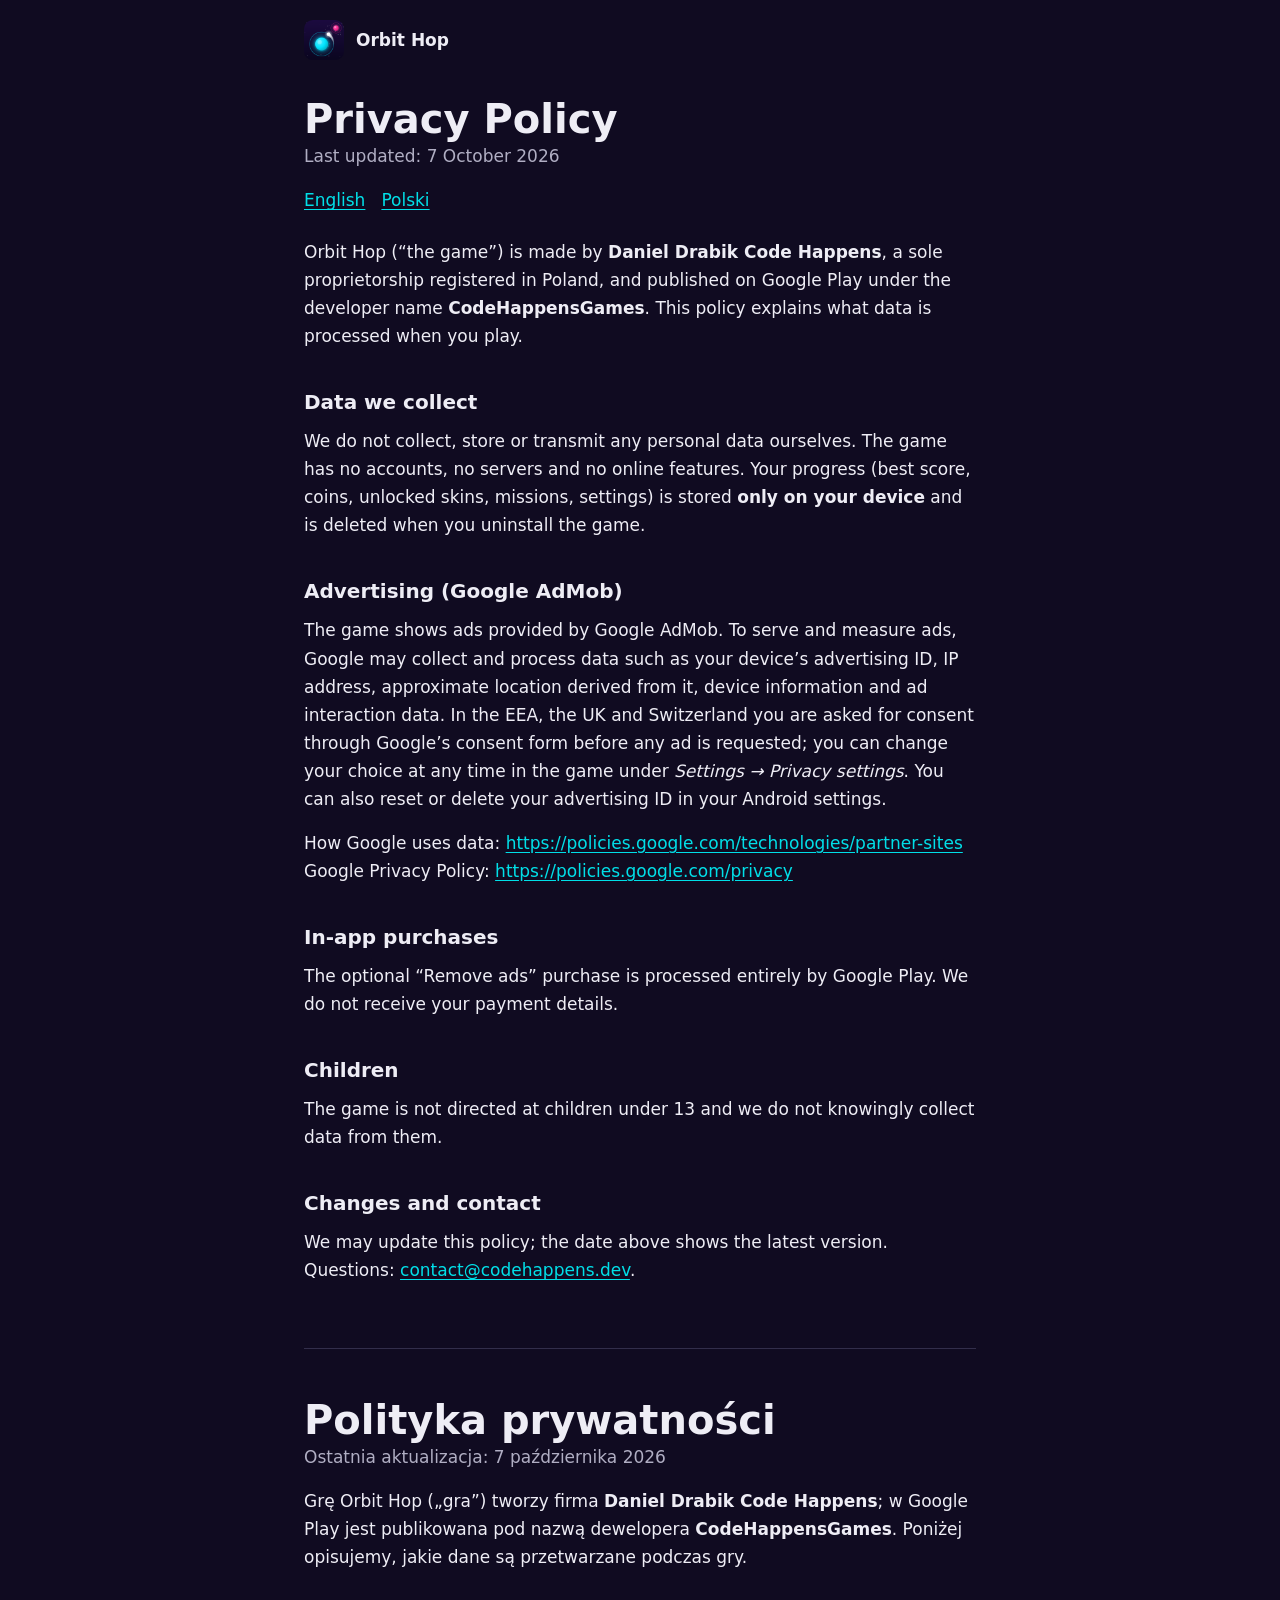
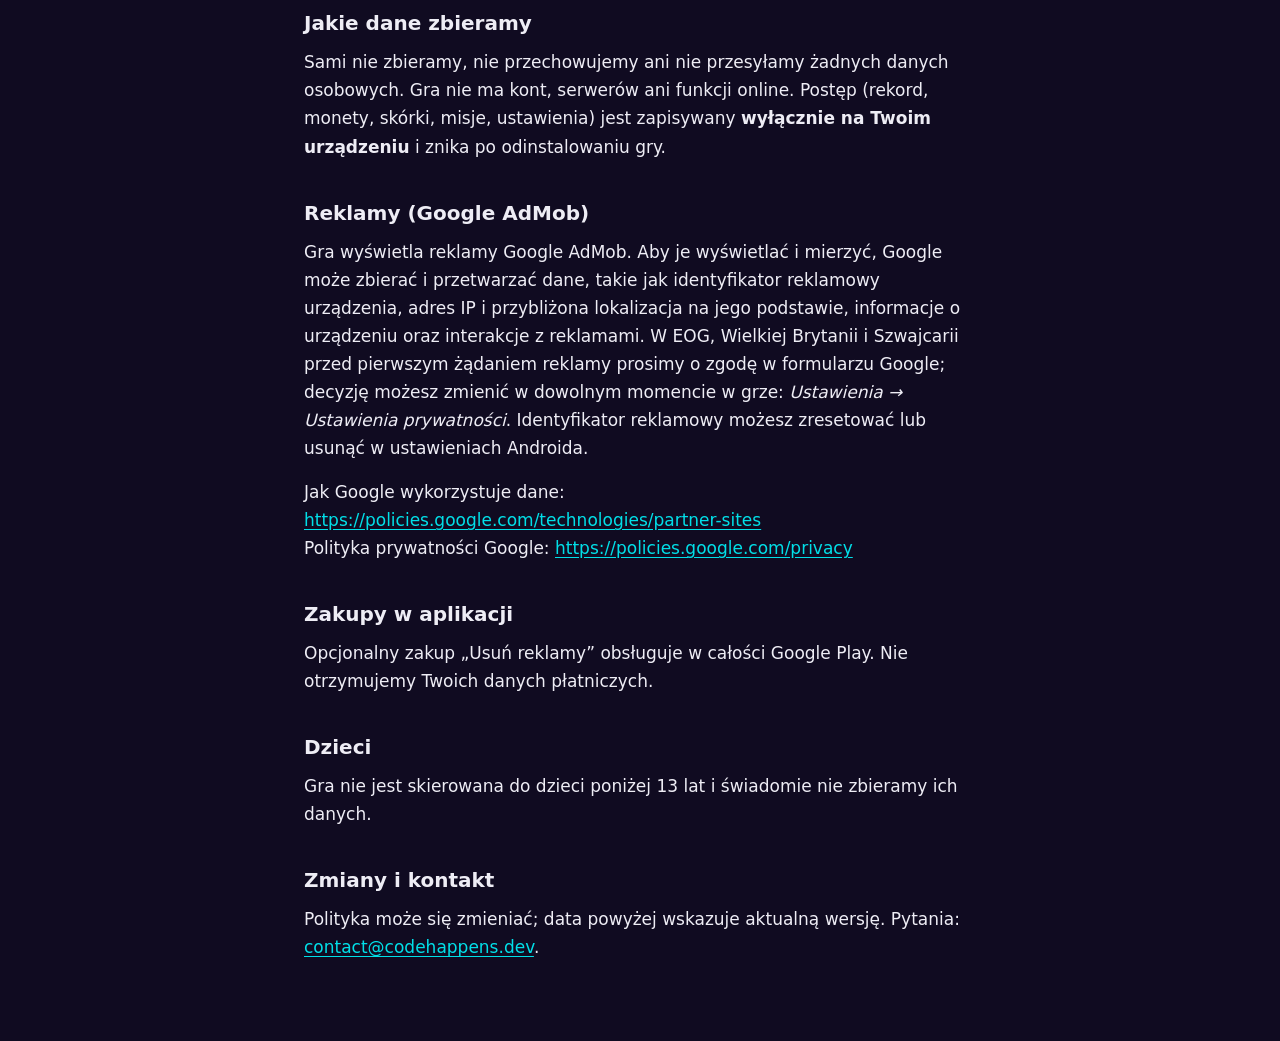
==== privacy-policy.html @ 2de38918 "Strona Orbit Hop: strona główna i polityka prywatności Co-Authored-By: Claude Opus 5.5 <noreply@anth" ====
<!doctype html>
<html lang="en">
<head>
<meta charset="utf-8">
<meta name="viewport" content="width=device-width, initial-scale=1, viewport-fit=cover">
<meta http-equiv="Content-Security-Policy" content="default-src 'self'; img-src 'self' data:; base-uri 'none'; form-action 'none'">
<title>Orbit Hop — Privacy Policy / Polityka prywatności</title>
<meta name="description" content="Privacy policy of Orbit Hop, an arcade game for Android. English and Polish.">
<link rel="canonical" href="https://orbithop.codehappens.dev/privacy-policy.html">
<link rel="icon" href="img/icon-512.png" type="image/png">
<link rel="stylesheet" href="site.css">
</head>
<body>

<header class="wrap top">
  <a class="top__mark" href="/"><img src="img/icon-512.png" alt="" width="512" height="512">Orbit Hop</a>
</header>

<main class="wrap doc">

  <section class="doc__part" id="en">
    <h1 class="doc__title">Privacy Policy</h1>
    <p class="doc__date">Last updated: 7 October 2026</p>
    <nav class="doc__langs" aria-label="Language"><a href="#en">English</a><a href="#pl" lang="pl">Polski</a></nav>

    <p>Orbit Hop (“the game”) is made by <strong>Daniel Drabik Code Happens</strong>, a sole proprietorship registered in Poland, and published on Google Play under the developer name <strong>CodeHappensGames</strong>. This policy explains what data is processed when you play.</p>

    <h2>Data we collect</h2>
    <p>We do not collect, store or transmit any personal data ourselves. The game has no accounts, no servers and no online features. Your progress (best score, coins, unlocked skins, missions, settings) is stored <strong>only on your device</strong> and is deleted when you uninstall the game.</p>

    <h2>Advertising (Google AdMob)</h2>
    <p>The game shows ads provided by Google AdMob. To serve and measure ads, Google may collect and process data such as your device’s advertising ID, IP address, approximate location derived from it, device information and ad interaction data. In the EEA, the UK and Switzerland you are asked for consent through Google’s consent form before any ad is requested; you can change your choice at any time in the game under <em>Settings → Privacy settings</em>. You can also reset or delete your advertising ID in your Android settings.</p>
    <p>How Google uses data: <a href="https://policies.google.com/technologies/partner-sites">https://policies.google.com/technologies/partner-sites</a><br>
    Google Privacy Policy: <a href="https://policies.google.com/privacy">https://policies.google.com/privacy</a></p>

    <h2>In-app purchases</h2>
    <p>The optional “Remove ads” purchase is processed entirely by Google Play. We do not receive your payment details.</p>

    <h2>Children</h2>
    <p>The game is not directed at children under 13 and we do not knowingly collect data from them.</p>

    <h2>Changes and contact</h2>
    <p>We may update this policy; the date above shows the latest version. Questions: <a href="mailto:contact@codehappens.dev">contact@codehappens.dev</a>.</p>
  </section>

  <section class="doc__part" id="pl" lang="pl">
    <h1 class="doc__title">Polityka prywatności</h1>
    <p class="doc__date">Ostatnia aktualizacja: 7 października 2026</p>

    <p>Grę Orbit Hop („gra”) tworzy firma <strong>Daniel Drabik Code Happens</strong>; w Google Play jest publikowana pod nazwą dewelopera <strong>CodeHappensGames</strong>. Poniżej opisujemy, jakie dane są przetwarzane podczas gry.</p>

    <h2>Jakie dane zbieramy</h2>
    <p>Sami nie zbieramy, nie przechowujemy ani nie przesyłamy żadnych danych osobowych. Gra nie ma kont, serwerów ani funkcji online. Postęp (rekord, monety, skórki, misje, ustawienia) jest zapisywany <strong>wyłącznie na Twoim urządzeniu</strong> i znika po odinstalowaniu gry.</p>

    <h2>Reklamy (Google AdMob)</h2>
    <p>Gra wyświetla reklamy Google AdMob. Aby je wyświetlać i mierzyć, Google może zbierać i przetwarzać dane, takie jak identyfikator reklamowy urządzenia, adres IP i przybliżona lokalizacja na jego podstawie, informacje o urządzeniu oraz interakcje z reklamami. W EOG, Wielkiej Brytanii i Szwajcarii przed pierwszym żądaniem reklamy prosimy o zgodę w formularzu Google; decyzję możesz zmienić w dowolnym momencie w grze: <em>Ustawienia → Ustawienia prywatności</em>. Identyfikator reklamowy możesz zresetować lub usunąć w ustawieniach Androida.</p>
    <p>Jak Google wykorzystuje dane: <a href="https://policies.google.com/technologies/partner-sites">https://policies.google.com/technologies/partner-sites</a><br>
    Polityka prywatności Google: <a href="https://policies.google.com/privacy">https://policies.google.com/privacy</a></p>

    <h2>Zakupy w aplikacji</h2>
    <p>Opcjonalny zakup „Usuń reklamy” obsługuje w całości Google Play. Nie otrzymujemy Twoich danych płatniczych.</p>

    <h2>Dzieci</h2>
    <p>Gra nie jest skierowana do dzieci poniżej 13 lat i świadomie nie zbieramy ich danych.</p>

    <h2>Zmiany i kontakt</h2>
    <p>Polityka może się zmieniać; data powyżej wskazuje aktualną wersję. Pytania: <a href="mailto:contact@codehappens.dev">contact@codehappens.dev</a>.</p>
  </section>

</main>

</body>
</html>
---- site.css ----
/* orbithop.codehappens.dev — bez fontów i skryptów z zewnątrz (CSP default-src 'self'). */
:root {
  --color-paper:  oklch(17% 0.045 290);
  --color-rule:   oklch(32% 0.05 290);
  --color-ink:    oklch(95% 0.01 290);
  --color-muted:  oklch(76% 0.03 290);
  --color-accent: oklch(82% 0.14 200);
  --font-body: ui-sans-serif, system-ui, "Segoe UI", Roboto, sans-serif;
  --read-max: 44rem;
}
* { box-sizing: border-box; }
html { color-scheme: dark; }
body { margin: 0; background: var(--color-paper); color: var(--color-ink);
       font: 1.0625rem/1.65 var(--font-body); }
a { color: var(--color-accent); text-underline-offset: 0.15em; overflow-wrap: anywhere; }
a:focus-visible { outline: 2px solid var(--color-accent); outline-offset: 3px; border-radius: 4px; }
.wrap { max-width: var(--read-max); margin: 0 auto; padding: 0 1rem; }

.top { display: flex; align-items: center; justify-content: space-between; gap: 1rem; padding-block: 1.25rem; }
.top__mark { display: inline-flex; align-items: center; gap: 0.75rem; color: var(--color-ink);
             font-weight: 700; text-decoration: none; }
.top__mark img { width: 2.5rem; height: 2.5rem; border-radius: 22%; }

.hero { padding-block: 3rem 4rem; text-align: center; }
.hero img { width: 9rem; height: 9rem; border-radius: 22%; }
.hero h1 { font-size: clamp(2.25rem, 8vw, 3.5rem); line-height: 1.1; margin: 1.5rem 0 0.75rem; }
.hero p { color: var(--color-muted); margin: 0 auto 1.5rem; max-width: 30rem; }

.doc { padding-bottom: 4rem; }
.doc__part + .doc__part { margin-top: 4rem; padding-top: 2rem; border-top: 1px solid var(--color-rule); }
.doc__title { font-size: clamp(1.75rem, 6vw, 2.5rem); line-height: 1.15; margin: 1rem 0 0; }
.doc__date { color: var(--color-muted); margin: 0.25rem 0 1rem; }
.doc__langs { display: flex; gap: 1rem; margin-bottom: 1.5rem; }
.doc h2 { font-size: 1.25rem; margin: 2.25rem 0 0.5rem; }
.doc p { margin: 0 0 1rem; }
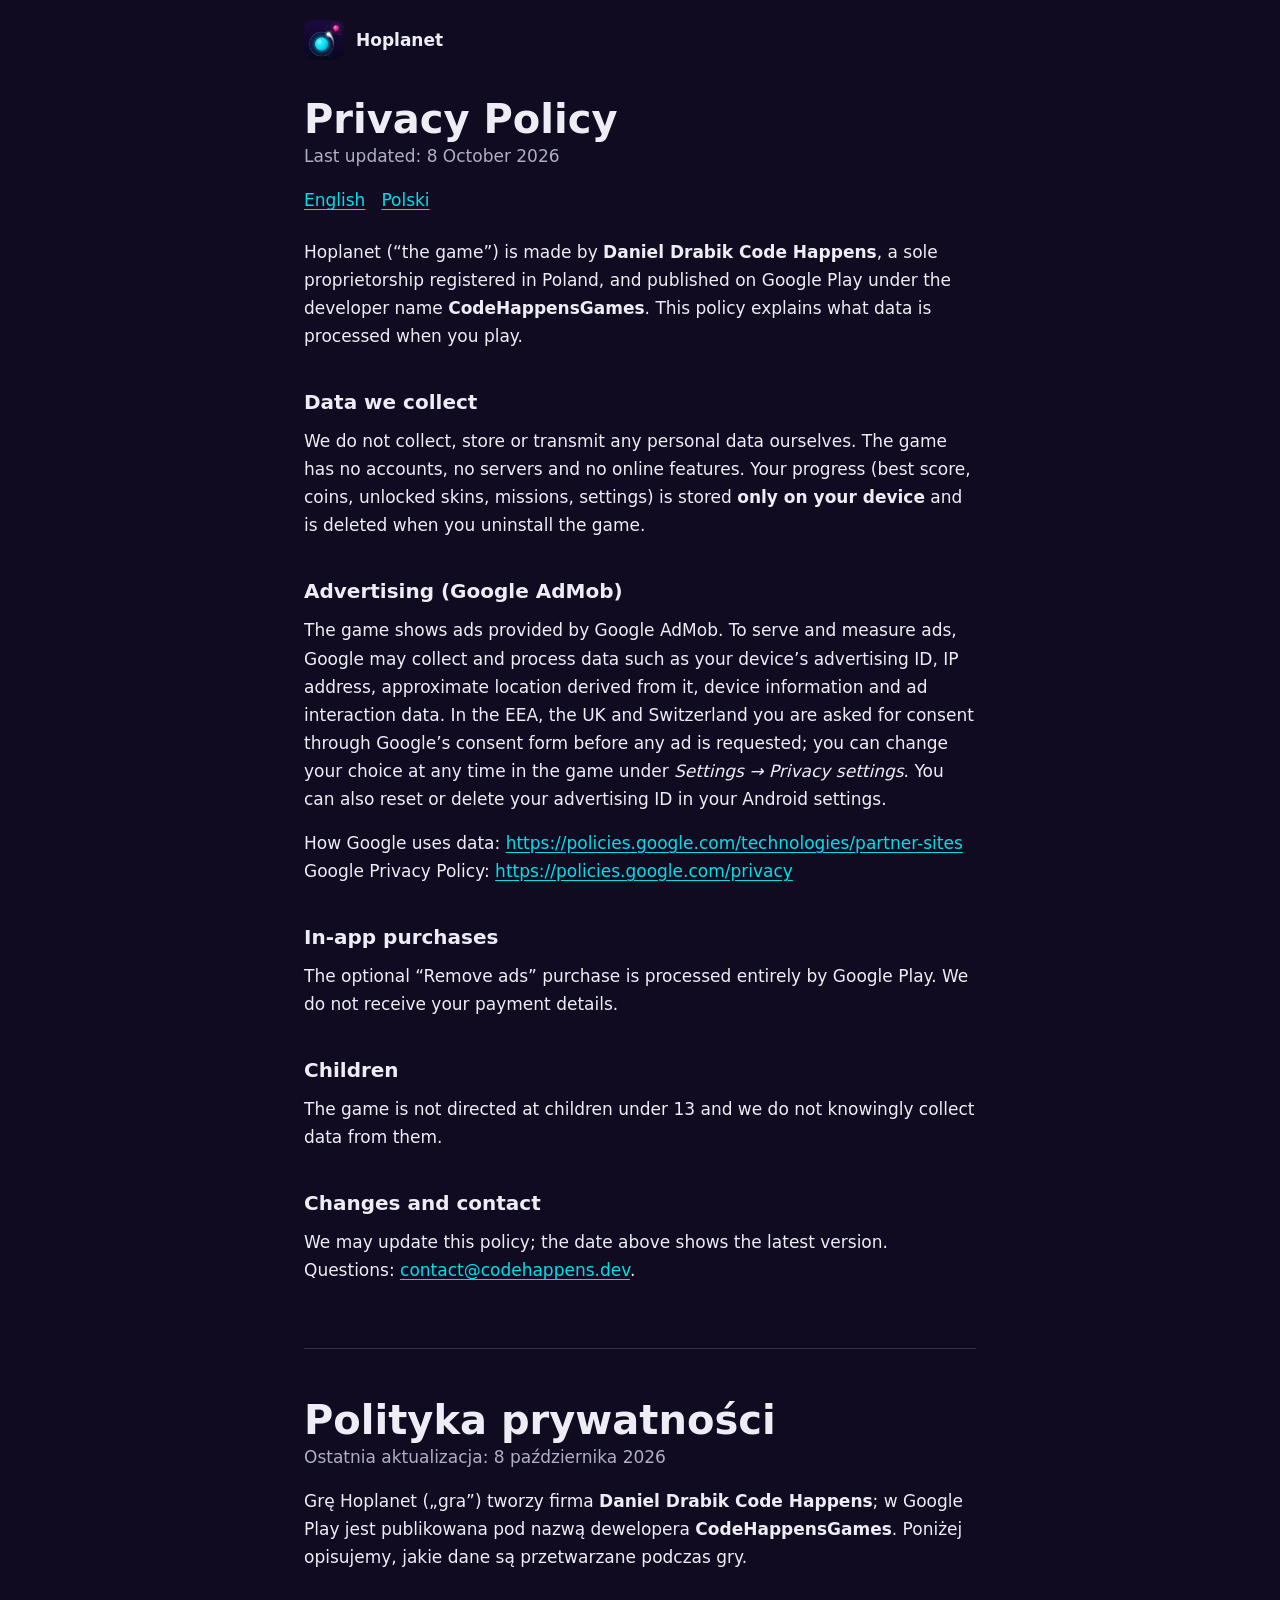
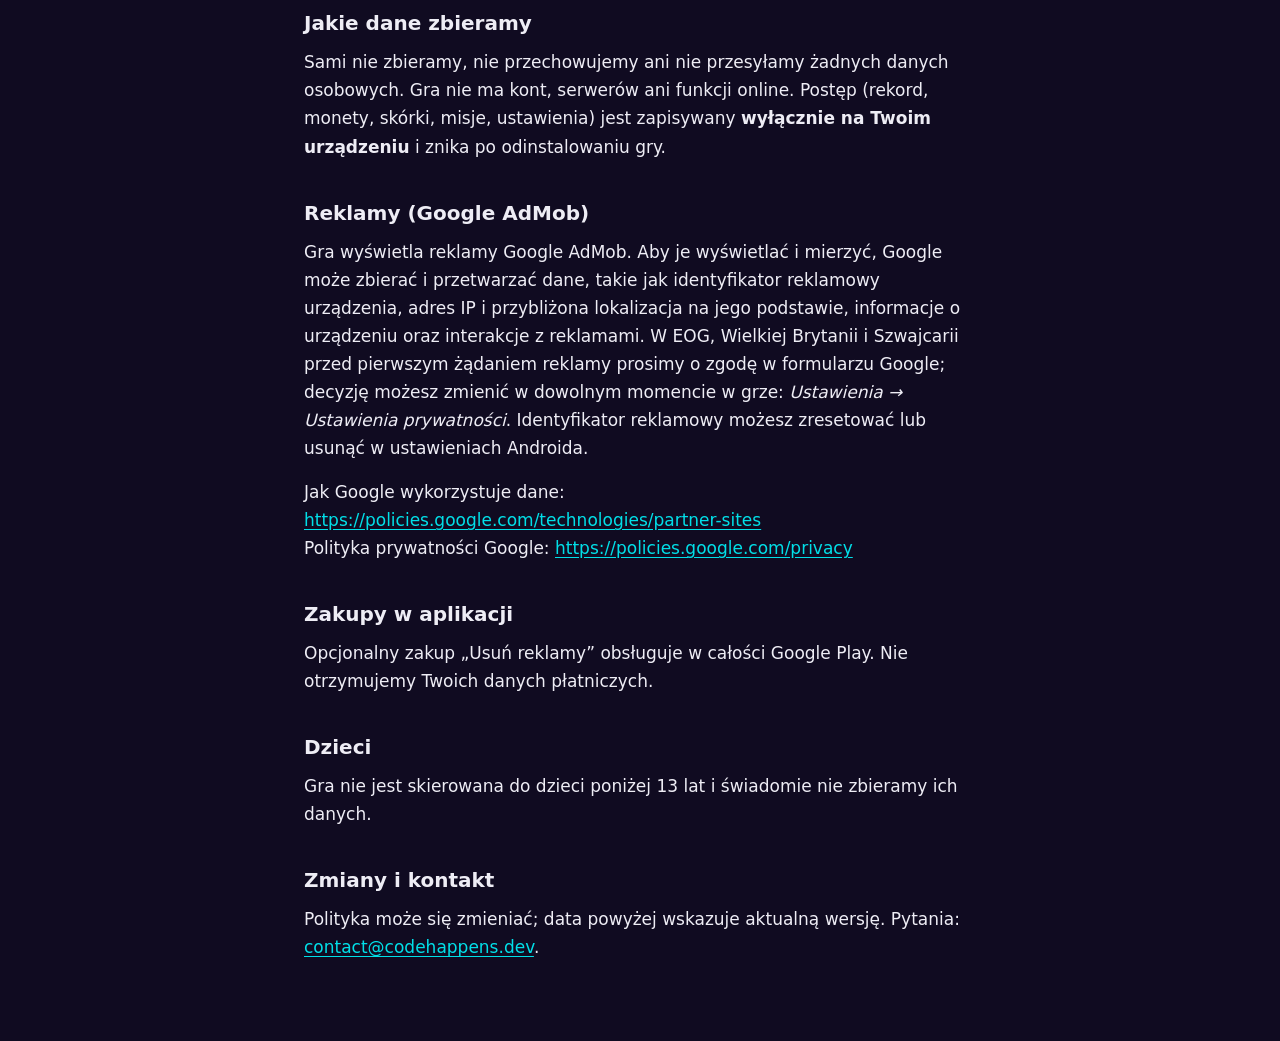
==== commit 39a89f8e: "Zmiana nazwy gry na Hoplanet, domena hoplanet.codehappens.dev Co-Authored-By: Claude Opus 5.5 <norep" ====
--- a/privacy-policy.html
+++ b/privacy-policy.html
@@ -4,26 +4,26 @@
 <meta charset="utf-8">
 <meta name="viewport" content="width=device-width, initial-scale=1, viewport-fit=cover">
 <meta http-equiv="Content-Security-Policy" content="default-src 'self'; img-src 'self' data:; base-uri 'none'; form-action 'none'">
-<title>Orbit Hop — Privacy Policy / Polityka prywatności</title>
-<meta name="description" content="Privacy policy of Orbit Hop, an arcade game for Android. English and Polish.">
-<link rel="canonical" href="https://orbithop.codehappens.dev/privacy-policy.html">
+<title>Hoplanet — Privacy Policy / Polityka prywatności</title>
+<meta name="description" content="Privacy policy of Hoplanet, an arcade game for Android. English and Polish.">
+<link rel="canonical" href="https://hoplanet.codehappens.dev/privacy-policy.html">
 <link rel="icon" href="img/icon-512.png" type="image/png">
 <link rel="stylesheet" href="site.css">
 </head>
 <body>
 
 <header class="wrap top">
-  <a class="top__mark" href="/"><img src="img/icon-512.png" alt="" width="512" height="512">Orbit Hop</a>
+  <a class="top__mark" href="/"><img src="img/icon-512.png" alt="" width="512" height="512">Hoplanet</a>
 </header>
 
 <main class="wrap doc">
 
   <section class="doc__part" id="en">
     <h1 class="doc__title">Privacy Policy</h1>
-    <p class="doc__date">Last updated: 7 October 2026</p>
+    <p class="doc__date">Last updated: 8 October 2026</p>
     <nav class="doc__langs" aria-label="Language"><a href="#en">English</a><a href="#pl" lang="pl">Polski</a></nav>
 
-    <p>Orbit Hop (“the game”) is made by <strong>Daniel Drabik Code Happens</strong>, a sole proprietorship registered in Poland, and published on Google Play under the developer name <strong>CodeHappensGames</strong>. This policy explains what data is processed when you play.</p>
+    <p>Hoplanet (“the game”) is made by <strong>Daniel Drabik Code Happens</strong>, a sole proprietorship registered in Poland, and published on Google Play under the developer name <strong>CodeHappensGames</strong>. This policy explains what data is processed when you play.</p>
 
     <h2>Data we collect</h2>
     <p>We do not collect, store or transmit any personal data ourselves. The game has no accounts, no servers and no online features. Your progress (best score, coins, unlocked skins, missions, settings) is stored <strong>only on your device</strong> and is deleted when you uninstall the game.</p>
@@ -45,9 +45,9 @@
 
   <section class="doc__part" id="pl" lang="pl">
     <h1 class="doc__title">Polityka prywatności</h1>
-    <p class="doc__date">Ostatnia aktualizacja: 7 października 2026</p>
+    <p class="doc__date">Ostatnia aktualizacja: 8 października 2026</p>
 
-    <p>Grę Orbit Hop („gra”) tworzy firma <strong>Daniel Drabik Code Happens</strong>; w Google Play jest publikowana pod nazwą dewelopera <strong>CodeHappensGames</strong>. Poniżej opisujemy, jakie dane są przetwarzane podczas gry.</p>
+    <p>Grę Hoplanet („gra”) tworzy firma <strong>Daniel Drabik Code Happens</strong>; w Google Play jest publikowana pod nazwą dewelopera <strong>CodeHappensGames</strong>. Poniżej opisujemy, jakie dane są przetwarzane podczas gry.</p>
 
     <h2>Jakie dane zbieramy</h2>
     <p>Sami nie zbieramy, nie przechowujemy ani nie przesyłamy żadnych danych osobowych. Gra nie ma kont, serwerów ani funkcji online. Postęp (rekord, monety, skórki, misje, ustawienia) jest zapisywany <strong>wyłącznie na Twoim urządzeniu</strong> i znika po odinstalowaniu gry.</p>
--- a/site.css
+++ b/site.css
@@ -1,4 +1,4 @@
-/* orbithop.codehappens.dev — bez fontów i skryptów z zewnątrz (CSP default-src 'self'). */
+/* hoplanet.codehappens.dev — bez fontów i skryptów z zewnątrz (CSP default-src 'self'). */
 :root {
   --color-paper:  oklch(17% 0.045 290);
   --color-rule:   oklch(32% 0.05 290);
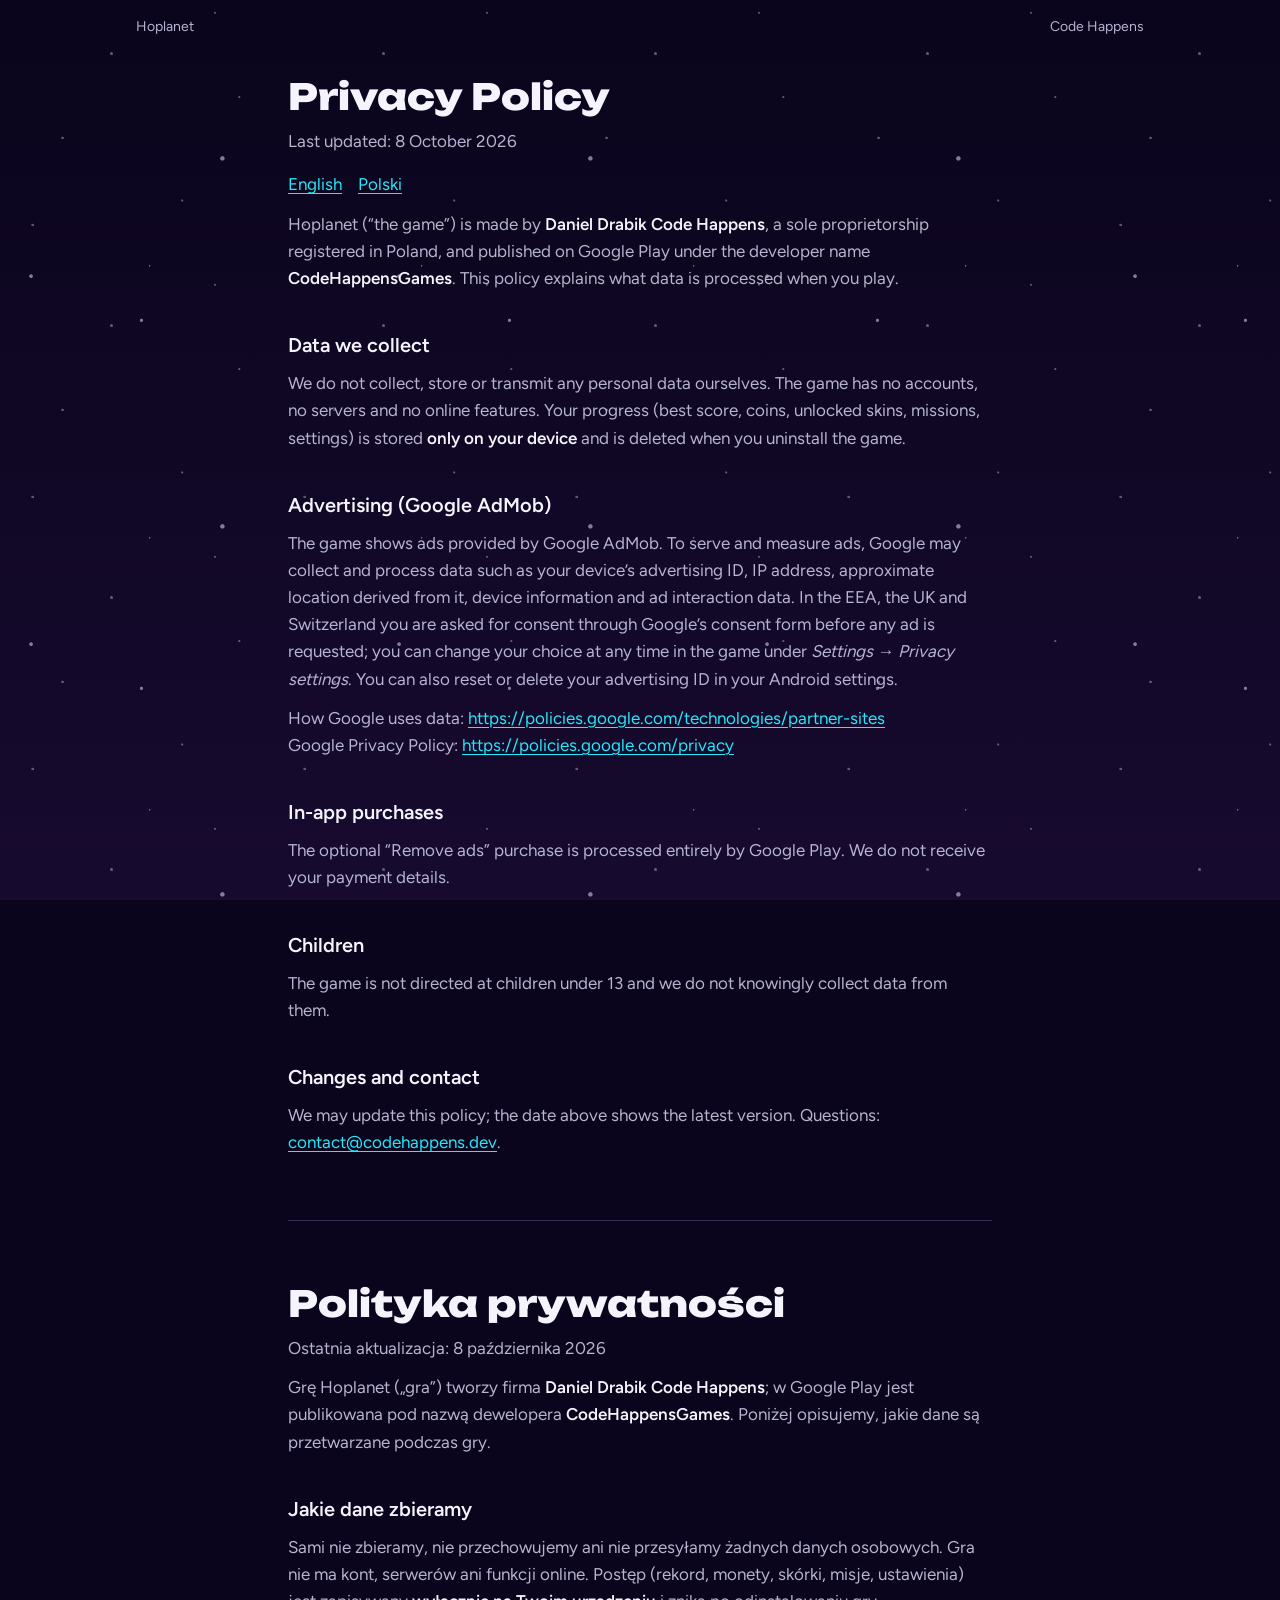
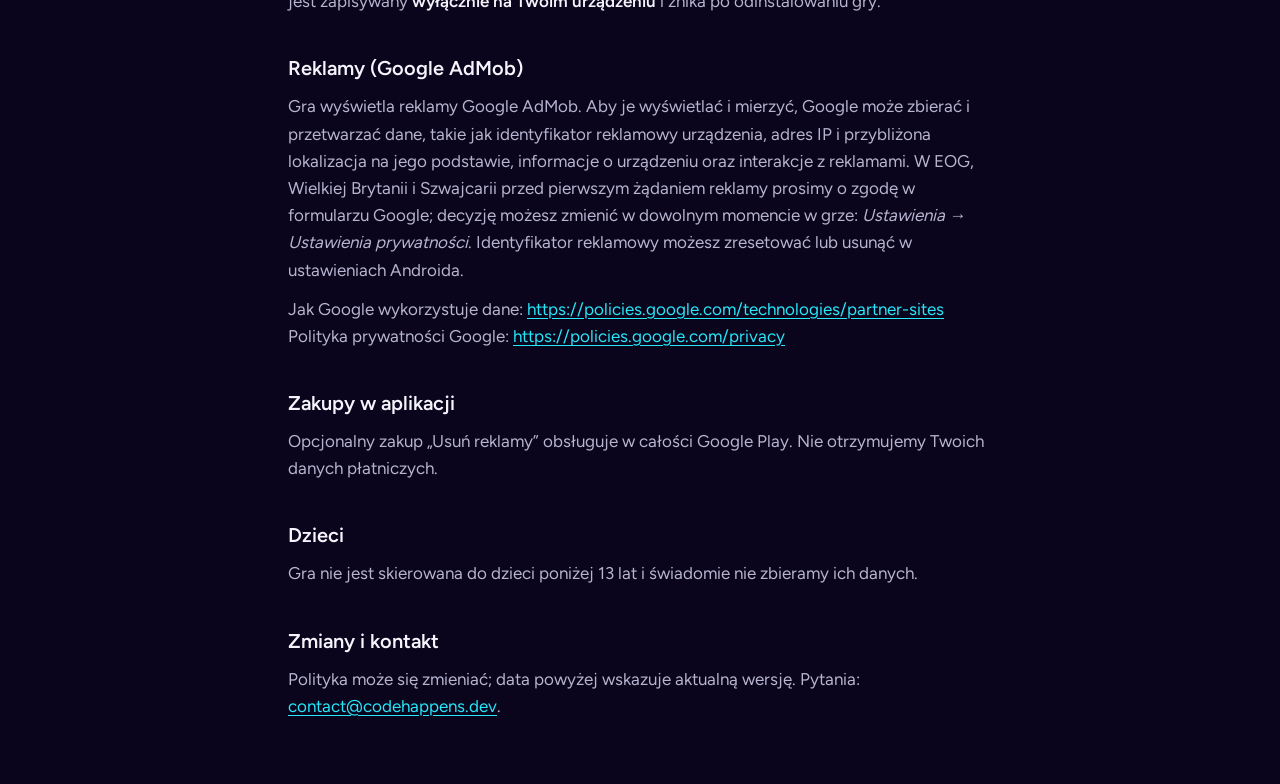
==== commit 4f67e526: "Nowy wygląd strony Hoplanet Scena z gry z kulką krążącą w pętli, kroki rozgrywki, zrzuty ekranu, lis" ====
--- a/privacy-policy.html
+++ b/privacy-policy.html
@@ -13,7 +13,8 @@
 <body>
 
 <header class="wrap top">
-  <a class="top__mark" href="/"><img src="img/icon-512.png" alt="" width="512" height="512">Hoplanet</a>
+  <a href="/">Hoplanet</a>
+  <a href="https://codehappens.dev/games/">Code Happens</a>
 </header>
 
 <main class="wrap doc">
--- a/site.css
+++ b/site.css
@@ -1,35 +1,155 @@
-/* hoplanet.codehappens.dev — bez fontów i skryptów z zewnątrz (CSP default-src 'self'). */
-:root {
-  --color-paper:  oklch(17% 0.045 290);
-  --color-rule:   oklch(32% 0.05 290);
-  --color-ink:    oklch(95% 0.01 290);
-  --color-muted:  oklch(76% 0.03 290);
-  --color-accent: oklch(82% 0.14 200);
-  --font-body: ui-sans-serif, system-ui, "Segoe UI", Roboto, sans-serif;
-  --read-max: 44rem;
+/* Hallmark · route: custom (bespoke) · structure: orbit-loop hero, steps beside one screenshot, screenshot strip, plain feature list · idea: "the game's own loop plays behind the title"
+ * paper: oklch(14% 0.05 290) · accent: oklch(85% 0.14 205) + oklch(65% 0.25 355) · display: Unbounded · body: Figtree
+ * axes: dark / display-heavy wide / cool · studied: no
+ * pre-emit critique: P5 H4 E4 S5 R4 V5
+ */
+@import url("fonts/fonts.css");
+@import url("tokens.css");
+
+*, *::before, *::after { box-sizing: border-box; }
+html, body { overflow-x: clip; }
+body {
+  margin: 0; color: var(--color-ink); font: 400 var(--text-base)/1.6 var(--font-body);
+  background: linear-gradient(var(--color-paper), var(--color-paper-2)) fixed var(--color-paper);
 }
-* { box-sizing: border-box; }
-html { color-scheme: dark; }
-body { margin: 0; background: var(--color-paper); color: var(--color-ink);
-       font: 1.0625rem/1.65 var(--font-body); }
-a { color: var(--color-accent); text-underline-offset: 0.15em; overflow-wrap: anywhere; }
-a:focus-visible { outline: 2px solid var(--color-accent); outline-offset: 3px; border-radius: 4px; }
-.wrap { max-width: var(--read-max); margin: 0 auto; padding: 0 1rem; }
+a { color: var(--color-cyan); text-underline-offset: 0.18em; }
+a:focus-visible { outline: 3px solid var(--color-cyan); outline-offset: 4px; border-radius: 4px; }
+h1, h2, h3 { font-family: var(--font-display); font-style: normal; font-weight: 800; line-height: 1.05; margin: 0; text-wrap: balance; }
+p { margin: 0; }
+img { max-width: 100%; height: auto; display: block; }
 
-.top { display: flex; align-items: center; justify-content: space-between; gap: 1rem; padding-block: 1.25rem; }
-.top__mark { display: inline-flex; align-items: center; gap: 0.75rem; color: var(--color-ink);
-             font-weight: 700; text-decoration: none; }
-.top__mark img { width: 2.5rem; height: 2.5rem; border-radius: 22%; }
+/* Two layers of stars sliding down, as when the camera climbs in the game. */
+body::before, body::after { content: ""; position: fixed; inset: -23rem 0 0 0; z-index: -1; pointer-events: none; }
+body::before {
+  background-image:
+    radial-gradient(circle at 12% 18%, var(--color-star) 0 1px,   var(--color-clear) 1.6px),
+    radial-gradient(circle at 67% 9%,  var(--color-star) 0 0.8px, var(--color-clear) 1.4px),
+    radial-gradient(circle at 41% 55%, var(--color-star) 0 1.2px, var(--color-clear) 1.8px),
+    radial-gradient(circle at 88% 71%, var(--color-star) 0 0.8px, var(--color-clear) 1.4px),
+    radial-gradient(circle at 23% 86%, var(--color-star) 0 1px,   var(--color-clear) 1.6px),
+    radial-gradient(circle at 55% 33%, var(--color-star) 0 0.7px, var(--color-clear) 1.2px),
+    radial-gradient(circle at 79% 40%, var(--color-star) 0 0.7px, var(--color-clear) 1.2px);
+  background-size: 17rem 17rem; opacity: 0.4;
+  animation: fall-a 80s linear infinite;
+}
+body::after {
+  background-image:
+    radial-gradient(circle at 30% 30%, var(--color-star) 0 1.8px, var(--color-clear) 2.6px),
+    radial-gradient(circle at 78% 62%, var(--color-star) 0 1.4px, var(--color-clear) 2.2px),
+    radial-gradient(circle at 8% 74%,  var(--color-star) 0 1.2px, var(--color-clear) 2px);
+  background-size: 23rem 23rem; background-position: 7rem 3rem; opacity: 0.6;
+  animation: fall-b 46s linear infinite;
+}
 
-.hero { padding-block: 3rem 4rem; text-align: center; }
-.hero img { width: 9rem; height: 9rem; border-radius: 22%; }
-.hero h1 { font-size: clamp(2.25rem, 8vw, 3.5rem); line-height: 1.1; margin: 1.5rem 0 0.75rem; }
-.hero p { color: var(--color-muted); margin: 0 auto 1.5rem; max-width: 30rem; }
+.wrap { width: 100%; max-width: var(--page-max); margin-inline: auto; padding-inline: var(--page-gutter); }
 
-.doc { padding-bottom: 4rem; }
-.doc__part + .doc__part { margin-top: 4rem; padding-top: 2rem; border-top: 1px solid var(--color-rule); }
-.doc__title { font-size: clamp(1.75rem, 6vw, 2.5rem); line-height: 1.15; margin: 1rem 0 0; }
-.doc__date { color: var(--color-muted); margin: 0.25rem 0 1rem; }
-.doc__langs { display: flex; gap: 1rem; margin-bottom: 1.5rem; }
-.doc h2 { font-size: 1.25rem; margin: 2.25rem 0 0.5rem; }
-.doc p { margin: 0 0 1rem; }
+.top { display: flex; justify-content: space-between; gap: var(--space-md); padding-block: var(--space-md); font-size: var(--text-sm); }
+.top a { color: var(--color-muted); text-decoration: none; white-space: nowrap; }
+.top a:hover { color: var(--color-ink); }
+
+/* ---------- Hero: the game's loop behind the title ---------- */
+
+.hero { display: grid; grid-template-columns: minmax(0, 1fr); align-items: center; gap: var(--space-lg); padding-block: var(--space-md) var(--space-2xl); }
+.scene { width: 100%; max-width: 34rem; max-height: 62svh; margin-inline: auto; overflow: visible; }
+.hero__title { font-size: var(--text-display); text-transform: uppercase; letter-spacing: 0.04em; overflow-wrap: anywhere; min-width: 0; }
+.hero__line { margin-top: var(--space-md); font-size: var(--text-lg); line-height: 1.25; font-weight: 600; max-width: 22ch; }
+.hero__meta { margin-top: var(--space-lg); display: flex; flex-wrap: wrap; align-items: center; gap: var(--space-sm) var(--space-md); color: var(--color-muted); }
+.state { padding: 0.3rem 0.8rem; border: 1px solid var(--color-cyan); border-radius: 999px; color: var(--color-cyan); font-size: var(--text-sm); font-weight: 600; white-space: nowrap; }
+@media (min-width: 56rem) {
+  .hero { grid-template-columns: minmax(0, 1fr) minmax(0, 1.05fr); padding-block: var(--space-xl) var(--space-3xl); }
+  .hero__copy { order: -1; }
+  .hero__title { font-size: clamp(2.5rem, 4.4vw, 3.75rem); }
+  .scene { max-height: 72svh; }
+}
+
+.scene .halo--cyan  { fill: url(#halo-cyan); }
+.scene .halo--pink  { fill: url(#halo-pink); }
+.scene .halo--amber { fill: url(#halo-amber); }
+.scene .ring { fill: none; stroke-width: 2; opacity: 0.55; }
+.scene .ring--cyan  { stroke: var(--color-cyan); }
+.scene .ring--pink  { stroke: var(--color-pink); }
+.scene .ring--amber { stroke: var(--color-amber); opacity: 0.35; }
+.scene .planet--cyan  { fill: var(--color-cyan); }
+.scene .planet--pink  { fill: var(--color-pink); }
+.scene .planet--amber { fill: var(--color-amber); opacity: 0.8; }
+.scene .shine { fill: var(--color-ink); opacity: 0.22; }
+.scene .coin { fill: var(--color-gold); animation: var(--loop) linear infinite; }
+.scene .coin--1 { animation-name: coin-1; }
+.scene .coin--2 { animation-name: coin-2; }
+.scene .coin--3 { animation-name: coin-3; }
+.scene .ball, .scene .tail {
+  fill: var(--color-ink);
+  offset-path: path("M176.5 319.0 A92 92 0 1 0 280.3 427.5 L329.7 172.5 A92 92 0 1 1 433.5 281.0 Z");
+  offset-rotate: 0deg;
+  animation: travel var(--loop) linear infinite;
+  animation-delay: calc(var(--loop) * -1 + var(--lag, 0s));
+}
+.scene .tail { opacity: var(--fade); }
+.stop--cyan  { stop-color: var(--color-cyan); }
+.stop--pink  { stop-color: var(--color-pink); }
+.stop--amber { stop-color: var(--color-amber); }
+
+/* ---------- How it plays ---------- */
+
+.block { padding-block: var(--space-2xl); }
+.block__title { font-size: var(--text-lg); letter-spacing: 0.01em; }
+
+.play { display: grid; grid-template-columns: minmax(0, 1fr); gap: var(--space-xl); align-items: start; }
+.steps { margin: var(--space-lg) 0 0; padding: 0 0 0 1.4em; max-width: var(--read-max); display: grid; gap: var(--space-lg); }
+.steps li::marker { color: var(--color-muted); font-weight: 600; }
+.steps h3 { font-size: var(--text-md); color: var(--color-cyan); }
+.steps p { margin-top: var(--space-xs); color: var(--color-muted); }
+.play__more { margin-top: var(--space-lg); max-width: var(--read-max); }
+.shot { margin: 0; }
+.shot img { border-radius: var(--radius-shot); border: 1px solid var(--color-rule); }
+.shot figcaption { margin-top: var(--space-xs); font-size: var(--text-sm); color: var(--color-muted); }
+.play .shot { max-width: 17rem; }
+@media (min-width: 56rem) {
+  .play { grid-template-columns: minmax(0, 1fr) 17rem; gap: var(--space-2xl); }
+}
+
+/* ---------- Screenshot strip ---------- */
+
+.strip { display: flex; gap: var(--space-md); margin-top: var(--space-lg); padding-bottom: var(--space-md); overflow-x: auto; scroll-snap-type: x proximity; scroll-padding-inline: var(--page-gutter); }
+.strip::before, .strip::after { content: ""; flex: none; width: max(calc(var(--page-gutter) - var(--space-md)), calc((100vw - var(--page-max)) / 2 + var(--page-gutter) - var(--space-md))); }
+.strip .shot { flex: none; width: min(62vw, 14rem); scroll-snap-align: start; }
+
+/* ---------- What's in it ---------- */
+
+.facts { margin: var(--space-lg) 0 0; display: grid; grid-template-columns: minmax(0, 1fr); gap: var(--space-lg) var(--space-2xl); }
+.facts dt { font-weight: 600; font-size: var(--text-md); line-height: 1.3; }
+.facts dd { margin: var(--space-xs) 0 0; color: var(--color-muted); max-width: 38ch; }
+@media (min-width: 40rem) { .facts { grid-template-columns: repeat(2, minmax(0, 1fr)); } }
+.ads { margin-top: var(--space-xl); padding-top: var(--space-lg); border-top: 1px solid var(--color-rule); max-width: var(--read-max); color: var(--color-muted); }
+.ads strong { color: var(--color-ink); font-weight: 600; }
+
+.foot { display: flex; flex-wrap: wrap; justify-content: space-between; gap: var(--space-xs) var(--space-lg); padding-block: var(--space-xl); font-size: var(--text-sm); color: var(--color-muted); border-top: 1px solid var(--color-rule); }
+.foot a { white-space: nowrap; }
+
+/* ---------- Privacy policy ---------- */
+
+.doc { max-width: calc(var(--read-max) + 2 * var(--page-gutter)); padding-bottom: var(--space-2xl); }
+.doc__part + .doc__part { margin-top: var(--space-2xl); padding-top: var(--space-xl); border-top: 1px solid var(--color-rule); }
+.doc__title { font-size: var(--text-lg); margin-top: var(--space-lg); }
+.doc__date { color: var(--color-muted); margin-top: var(--space-xs); }
+.doc__langs { display: flex; gap: var(--space-md); margin-top: var(--space-md); }
+.doc h2 { font-family: var(--font-body); font-weight: 600; font-size: var(--text-md); line-height: 1.3; margin-top: var(--space-xl); }
+.doc p { margin-top: var(--space-sm); color: var(--color-muted); }
+.doc p strong { color: var(--color-ink); }
+.doc a { overflow-wrap: anywhere; }
+
+/* ---------- Motion ---------- */
+
+@keyframes fall-a { to { transform: translateY(17rem); } }
+@keyframes fall-b { to { transform: translateY(23rem); } }
+@keyframes travel { from { offset-distance: 0%; } to { offset-distance: 100%; } }
+/* Each coin vanishes as the ball crosses it and returns while the ball is on the far planet. */
+@keyframes coin-1 { 0%, 36% { opacity: 1; } 36.6%, 82% { opacity: 0; } 86%, 100% { opacity: 1; } }
+@keyframes coin-2 { 0%, 40% { opacity: 1; } 40.6%, 82% { opacity: 0; } 86%, 100% { opacity: 1; } }
+@keyframes coin-3 { 0%, 44% { opacity: 1; } 44.6%, 82% { opacity: 0; } 86%, 100% { opacity: 1; } }
+
+@media (prefers-reduced-motion: reduce) {
+  body::before, body::after, .scene .coin { animation: none; }
+  .scene .ball { animation: none; offset-distance: 12%; }
+  .scene .tail { display: none; }
+}
